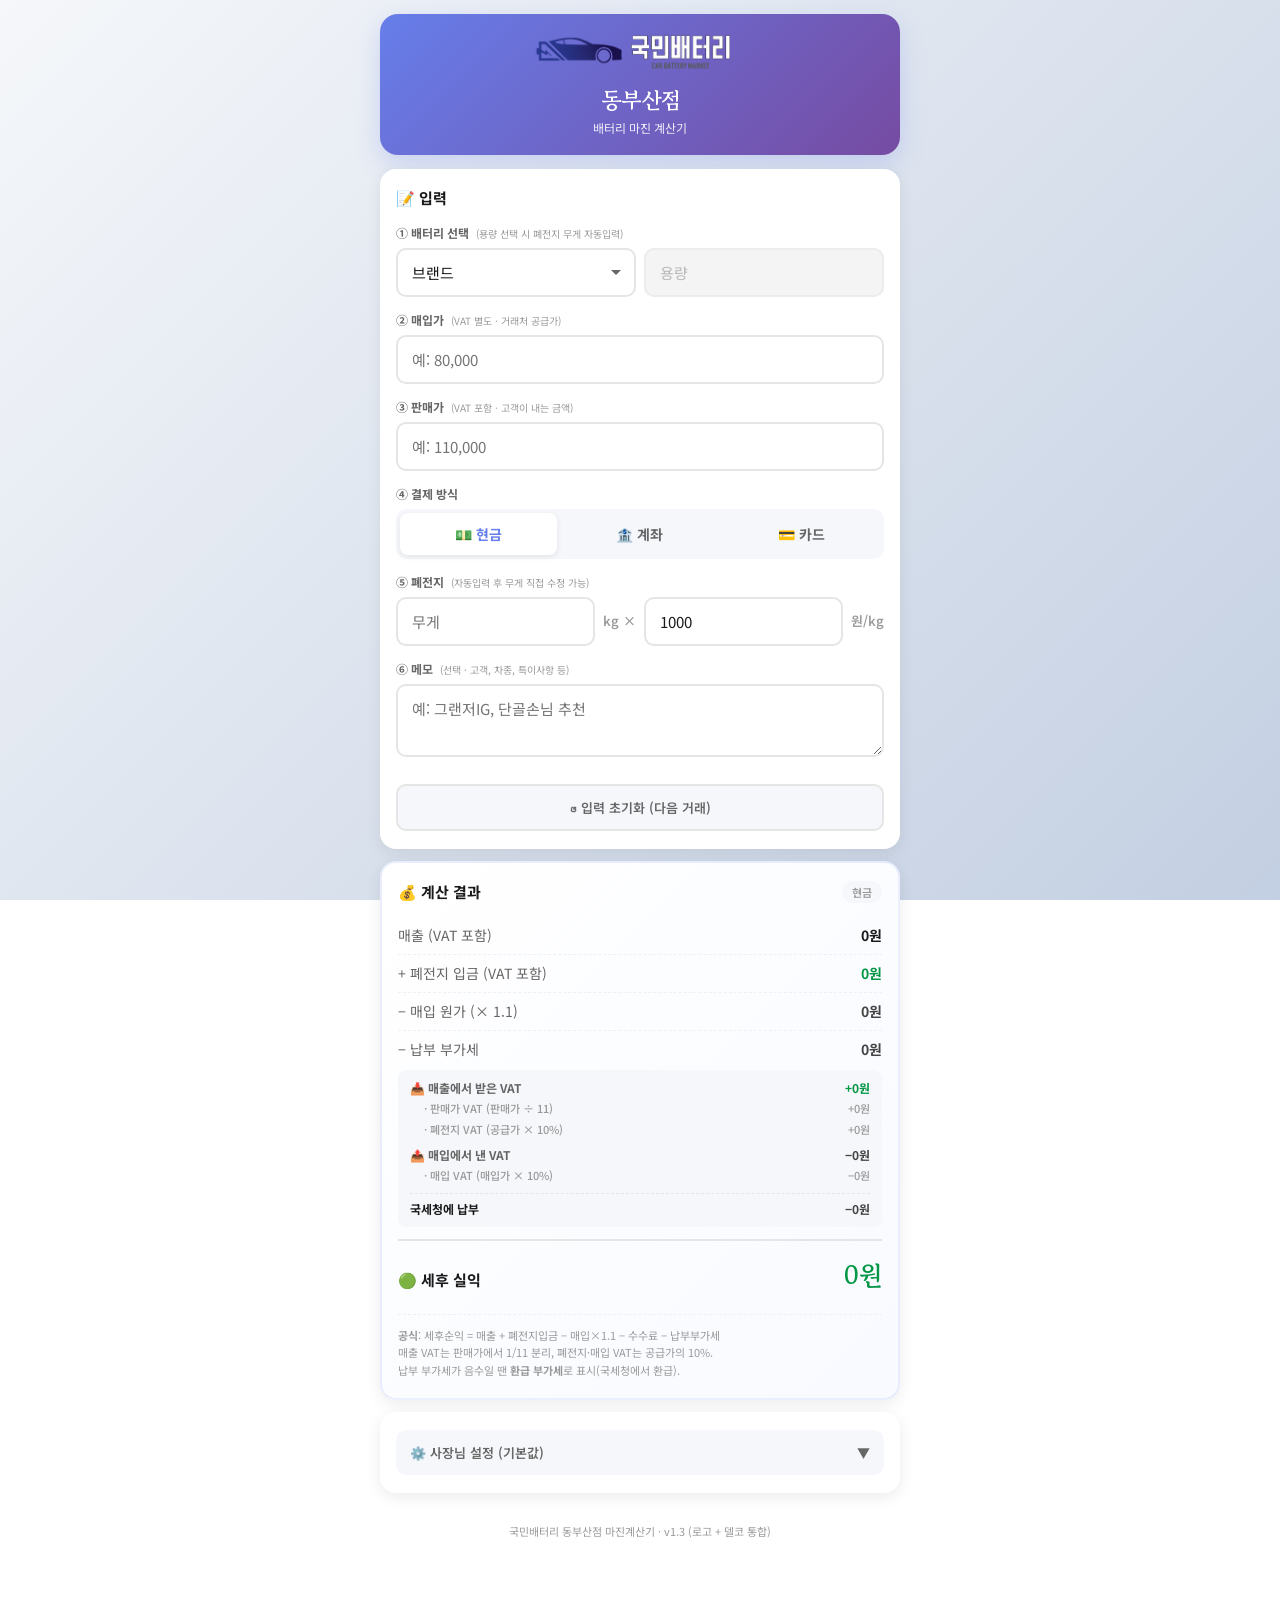
==== gm-bt_dongbusan/index.html @ f2b18590 "feat: 국민배터리 동부산점 마진계산기 추가 - 단일 HTML + 로고 PNG 묶음 - 브랜드 6종 (로케트/델코/바르타/한국/쏠라이트/엑스프로) - 델코는 SLI/DIN/AGM" ====
<!doctype html>
<html lang="ko">
<head>
<meta charset="utf-8">
<meta name="viewport" content="width=device-width, initial-scale=1.0, maximum-scale=1.0, user-scalable=no">
<title>국민배터리 동부산점 · 마진 계산기</title>

<!-- PWA / 홈 화면 추가용 메타데이터 -->
<meta name="theme-color" content="#667eea">
<meta name="apple-mobile-web-app-capable" content="yes">
<meta name="apple-mobile-web-app-status-bar-style" content="default">
<meta name="apple-mobile-web-app-title" content="동부산점">
<meta name="mobile-web-app-capable" content="yes">
<link rel="apple-touch-icon" href='data:image/svg+xml;utf8,<svg xmlns="http://www.w3.org/2000/svg" viewBox="0 0 180 180"><rect width="180" height="180" rx="34" fill="%23667eea"/><text x="90" y="118" font-size="74" font-weight="800" text-anchor="middle" fill="white" font-family="Apple SD Gothic Neo,sans-serif">동</text></svg>'>
<link rel="icon" type="image/svg+xml" href='data:image/svg+xml;utf8,<svg xmlns="http://www.w3.org/2000/svg" viewBox="0 0 180 180"><rect width="180" height="180" rx="34" fill="%23667eea"/><text x="90" y="118" font-size="74" font-weight="800" text-anchor="middle" fill="white" font-family="Apple SD Gothic Neo,sans-serif">동</text></svg>'>
<link rel="manifest" href='data:application/manifest+json;utf8,{"name":"국민배터리 동부산점 마진계산기","short_name":"동부산점","start_url":"./","display":"standalone","background_color":"%23f5f7fa","theme_color":"%23667eea"}'>

<style>
@import url('https://fonts.googleapis.com/css2?family=Gowun+Batang:wght@400;700&family=Noto+Sans+KR:wght@300;400;600;700;800&display=swap');

:root{
  --primary:#03C75A;
  --primary-dark:#029645;
  --primary-soft:rgba(3,199,90,0.10);
  --secondary:#667eea;
  --secondary-dark:#5566d6;
  --secondary-soft:rgba(102,126,234,0.12);
  --bg-main:#f8f9fa;
  --bg-card:#ffffff;
  --bg-soft:#f5f7fa;
  --text-primary:#1a1a1a;
  --text-secondary:#666666;
  --text-muted:#999999;
  --border:#e5e5e5;
  --border-soft:#eef0f3;
  --shadow:rgba(0,0,0,0.08);
  --green-dark:#029645;
  --red:#dc3545;
  --red-bg:#fff5f5;
}
*{box-sizing:border-box;margin:0;padding:0}
html,body{font-family:'Noto Sans KR','Apple SD Gothic Neo','Malgun Gothic',sans-serif;-webkit-font-smoothing:antialiased;-webkit-tap-highlight-color:transparent}
body{
  min-height:100vh;
  font-size:16px;line-height:1.5;
  color:var(--text-primary);
  background:linear-gradient(135deg,#f5f7fa 0%,#c3cfe2 100%);
  background-attachment:fixed;
  padding:14px 8px 60px;
}
.wrap{max-width:520px;margin:0 auto}

/* 헤더 */
header{
  background:linear-gradient(135deg,#667eea 0%,#764ba2 100%);
  color:#fff;border-radius:18px;padding:18px 22px;
  margin-bottom:14px;
  box-shadow:0 8px 24px rgba(102,126,234,0.25);
  text-align:center;
}
header h1{
  font-family:'Gowun Batang',serif;
  font-size:22px;font-weight:700;letter-spacing:-0.5px;
  margin-bottom:3px;
}
header p{font-size:12px;opacity:0.9;font-weight:400}
header .logo-pill{
  display:inline-block;
  margin-bottom:8px;
}
header .logo-pill img{
  height:38px;display:block;
  max-width:240px;object-fit:contain;
}

/* 카드 */
.card{
  background:var(--bg-card);
  border-radius:16px;padding:18px 16px;margin-bottom:12px;
  box-shadow:0 4px 16px var(--shadow);
}
.card h2{
  margin:0 0 14px;font-size:15px;font-weight:700;
  color:var(--text-primary);
  display:flex;align-items:center;gap:6px;
}
.card h2 .sub{
  color:var(--text-muted);font-size:11px;font-weight:600;
  margin-left:auto;background:var(--bg-soft);
  padding:3px 10px;border-radius:999px;
}

/* 입력 필드 */
.field{margin-bottom:14px}
.field:last-child{margin-bottom:0}
.field label{
  display:block;font-size:12px;font-weight:700;
  color:var(--text-secondary);margin-bottom:6px;
}
.field label small{font-weight:400;color:var(--text-muted);margin-left:4px}

input[type=text],input[type=number],select,textarea{
  width:100%;padding:12px 14px;
  font-size:15px;font-family:inherit;
  border:2px solid var(--border);border-radius:10px;
  background:#fff;color:var(--text-primary);
  outline:none;
  transition:border-color .15s,box-shadow .15s;
  -webkit-appearance:none;appearance:none;
}
input[type=number]{font-variant-numeric:tabular-nums}
input:focus,select:focus,textarea:focus{
  border-color:var(--secondary);
  box-shadow:0 0 0 4px var(--secondary-soft);
}
input:disabled,select:disabled{background:#f0f0f0;color:var(--text-muted);cursor:not-allowed}
textarea{min-height:60px;resize:vertical;line-height:1.5}

select{
  padding-right:34px;cursor:pointer;
  background-image:url("data:image/svg+xml;utf8,<svg xmlns='http://www.w3.org/2000/svg' viewBox='0 0 12 12'><path fill='%23666' d='M6 9L1 4h10z'/></svg>");
  background-repeat:no-repeat;
  background-position:right 12px center;
  background-size:12px;
}

/* 행 (가로 정렬) */
.row{display:flex;gap:8px;align-items:stretch}
.row > *{flex:1;min-width:0}
.row span{flex:0 0 auto;align-self:center;color:var(--text-muted);font-size:13px;font-weight:600}

/* 결제 토글 */
.seg-group{
  display:flex;gap:4px;
  background:var(--bg-soft);padding:4px;border-radius:11px;
}
.seg{
  flex:1;padding:11px 8px;
  background:transparent;border:none;border-radius:8px;
  font-size:14px;font-weight:700;color:var(--text-secondary);
  cursor:pointer;font-family:inherit;
  transition:all .15s;
}
.seg.active{
  background:#fff;color:var(--secondary);
  box-shadow:0 2px 6px var(--shadow);
}

/* 결과 카드 */
.result-card{
  background:linear-gradient(135deg,#ffffff 0%,#f8faff 100%);
  border:2px solid var(--secondary-soft);
}
.result-grid{display:flex;flex-direction:column;gap:0}
.result-line{
  display:flex;justify-content:space-between;align-items:baseline;
  padding:8px 0;font-size:14px;
  color:var(--text-secondary);
}
.result-line + .result-line{border-top:1px dashed var(--border-soft)}
.result-line .label{flex:1;min-width:0;padding-right:8px}
.result-line .v{
  font-weight:700;font-variant-numeric:tabular-nums;
  color:var(--text-primary);flex-shrink:0;text-align:right;
}
.result-line.plus .v{color:var(--green-dark)}
.result-line.minus .v{color:#444}
.result-line.refund .v{color:var(--green-dark)}
.result-line.total{
  margin-top:6px;padding-top:14px;
  border-top:2px solid var(--border) !important;
  font-size:16px;font-weight:700;
}
.result-line.total .label{color:var(--text-primary);font-size:15px}
.result-line.total .v{
  font-family:'Gowun Batang',serif;
  font-size:26px;color:var(--green-dark);
}
.result-line.total.negative .v{color:var(--red)}

/* 부가세 명세 박스 (납부 부가세 줄 아래) */
.vat-detail{
  background:var(--bg-soft);
  border-radius:8px;
  padding:9px 12px;
  margin:2px 0 6px;
  display:flex;flex-direction:column;gap:3px;
}
.vat-line{
  display:flex;justify-content:space-between;align-items:baseline;
  font-size:12px;font-weight:700;color:var(--text-secondary);
  padding-top:5px;
}
.vat-line:first-child{padding-top:0}
.vat-line .v{font-variant-numeric:tabular-nums}
.vat-line.received .v{color:var(--green-dark)}
.vat-line.paid .v{color:#444}
.vat-sub{
  display:flex;justify-content:space-between;align-items:baseline;
  font-size:11px;font-weight:500;color:var(--text-muted);
  padding-left:14px;line-height:1.6;
}
.vat-sub span:last-child{font-variant-numeric:tabular-nums}
.vat-detail .net-vat{
  margin-top:5px;padding-top:6px;
  border-top:1px dashed var(--border);
  display:flex;justify-content:space-between;
  font-size:12px;font-weight:700;color:var(--text-primary);
}
.vat-detail .net-vat .v{font-variant-numeric:tabular-nums}

.note{
  margin-top:12px;padding-top:12px;border-top:1px dashed var(--border-soft);
  font-size:11px;color:var(--text-muted);line-height:1.6;
}

/* 초기화 버튼 */
.clear-btn{
  width:100%;padding:12px;
  background:var(--bg-soft);
  border:2px solid var(--border);border-radius:10px;
  color:var(--text-secondary);font-size:13px;font-weight:600;
  cursor:pointer;font-family:inherit;
  margin-top:8px;
  transition:all .15s;
}
.clear-btn:hover,.clear-btn:active{background:#e5e5e5;color:var(--text-primary)}

/* 설정 토글 */
.settings-toggle{
  width:100%;padding:13px 14px;
  background:var(--bg-soft);border:none;border-radius:10px;
  color:var(--text-secondary);font-size:13px;font-weight:600;
  cursor:pointer;font-family:inherit;
  display:flex;align-items:center;justify-content:space-between;
}
.settings-toggle:hover{background:#e5e5e5;color:var(--text-primary)}
.settings-panel{display:none;padding:14px 4px 4px}
.settings-panel.open{display:block}
.settings-hint{font-size:11px;color:var(--text-muted);line-height:1.5;margin-top:4px}

/* footer */
.footer{
  text-align:center;font-size:11px;color:var(--text-muted);
  padding:18px 14px 4px;
}

/* 핸드폰 좁은 화면 */
@media (max-width:380px){
  body{padding:10px 6px 60px}
  .card{padding:16px 12px}
  header h1{font-size:19px}
  .result-line.total .v{font-size:22px}
}

/* PWA 풀스크린 모드일 때 상단 여백 */
@media (display-mode:standalone){
  body{padding-top:env(safe-area-inset-top,14px)}
}
</style>
</head>
<body>
<div class="wrap">

  <header>
    <div class="logo-pill"><img src="logo.png" alt="국민배터리"></div>
    <h1>동부산점</h1>
    <p>배터리 마진 계산기</p>
  </header>

  <!-- 입력 카드 -->
  <section class="card">
    <h2>📝 입력</h2>

    <div class="field">
      <label>① 배터리 선택 <small>(용량 선택 시 폐전지 무게 자동입력)</small></label>
      <div class="row">
        <select id="brand">
          <option value="">브랜드</option>
          <option value="로케트">로케트</option>
          <option value="델코">델코</option>
          <option value="바르타">바르타 (AGM 독일산)</option>
          <option value="한국">한국</option>
          <option value="쏠라이트">쏠라이트</option>
          <option value="엑스프로">엑스프로</option>
        </select>
        <select id="cap" disabled>
          <option value="">용량</option>
        </select>
      </div>
    </div>

    <div class="field">
      <label>② 매입가 <small>(VAT 별도 · 거래처 공급가)</small></label>
      <input type="number" id="buy" placeholder="예: 80,000" inputmode="numeric">
    </div>

    <div class="field">
      <label>③ 판매가 <small>(VAT 포함 · 고객이 내는 금액)</small></label>
      <input type="number" id="sell" placeholder="예: 110,000" inputmode="numeric">
    </div>

    <div class="field">
      <label>④ 결제 방식</label>
      <div class="seg-group">
        <button class="seg active" type="button" data-pay="현금">💵 현금</button>
        <button class="seg" type="button" data-pay="계좌">🏦 계좌</button>
        <button class="seg" type="button" data-pay="카드">💳 카드</button>
      </div>
    </div>

    <div class="field">
      <label>⑤ 폐전지 <small>(자동입력 후 무게 직접 수정 가능)</small></label>
      <div class="row">
        <input type="number" id="weight" placeholder="무게" step="0.5" inputmode="decimal">
        <span>kg ×</span>
        <input type="number" id="rate" placeholder="단가" inputmode="numeric">
        <span>원/kg</span>
      </div>
    </div>

    <div class="field">
      <label>⑥ 메모 <small>(선택 · 고객, 차종, 특이사항 등)</small></label>
      <textarea id="memo" placeholder="예: 그랜저IG, 단골손님 추천"></textarea>
    </div>

    <button class="clear-btn" type="button" id="clearBtn">↺ 입력 초기화 (다음 거래)</button>
  </section>

  <!-- 결과 카드 -->
  <section class="card result-card">
    <h2>💰 계산 결과 <span class="sub" id="paySummary">현금</span></h2>

    <div class="result-grid">
      <div class="result-line">
        <span class="label">매출 (VAT 포함)</span>
        <span class="v" id="r_sell">0원</span>
      </div>
      <div class="result-line plus">
        <span class="label">+ 폐전지 입금 (VAT 포함)</span>
        <span class="v" id="r_waste">0원</span>
      </div>
      <div class="result-line minus">
        <span class="label">− 매입 원가 (× 1.1)</span>
        <span class="v" id="r_buy">0원</span>
      </div>
      <div class="result-line minus" id="r_fee_row" style="display:none">
        <span class="label">− 카드 수수료 (<span id="r_fee_pct">0.4</span>%)</span>
        <span class="v" id="r_fee">0원</span>
      </div>
      <div class="result-line minus" id="r_vat_row">
        <span class="label" id="r_vat_label">− 납부 부가세</span>
        <span class="v" id="r_vat">0원</span>
      </div>
      <div class="vat-detail" id="r_vat_detail">
        <div class="vat-line received">
          <span>📥 매출에서 받은 VAT</span>
          <span class="v" id="r_vat_received">+0원</span>
        </div>
        <div class="vat-sub">
          <span>· 판매가 VAT (판매가 ÷ 11)</span>
          <span id="r_vat_d_sell">+0원</span>
        </div>
        <div class="vat-sub">
          <span>· 폐전지 VAT (공급가 × 10%)</span>
          <span id="r_vat_d_waste">+0원</span>
        </div>
        <div class="vat-line paid">
          <span>📤 매입에서 낸 VAT</span>
          <span class="v" id="r_vat_paid">−0원</span>
        </div>
        <div class="vat-sub">
          <span>· 매입 VAT (매입가 × 10%)</span>
          <span id="r_vat_d_buy">−0원</span>
        </div>
        <div class="vat-sub" id="r_vat_d_fee_row" style="display:none">
          <span>· 카드수수료 VAT (수수료 ÷ 11)</span>
          <span id="r_vat_d_fee">−0원</span>
        </div>
        <div class="net-vat">
          <span id="r_vat_net_label">납부 차액</span>
          <span class="v" id="r_vat_net">0원</span>
        </div>
      </div>
      <div class="result-line total" id="r_total_row">
        <span class="label">🟢 세후 실익</span>
        <span class="v" id="r_net">0원</span>
      </div>
    </div>

    <p class="note">
      <b>공식</b>: 세후순익 = 매출 + 폐전지입금 − 매입×1.1 − 수수료 − 납부부가세<br>
      매출 VAT는 판매가에서 1/11 분리, 폐전지·매입 VAT는 공급가의 10%.<br>
      납부 부가세가 음수일 땐 <b>환급 부가세</b>로 표시(국세청에서 환급).
    </p>
  </section>

  <!-- 사장님 설정 -->
  <section class="card">
    <button class="settings-toggle" id="settingsToggle">
      <span>⚙️ 사장님 설정 (기본값)</span>
      <span id="settingsArrow">▼</span>
    </button>
    <div class="settings-panel" id="settingsPanel">
      <div class="field">
        <label>폐전지 단가 기본값 <small>(원/kg, 시세 바뀌면 수정)</small></label>
        <input type="number" id="defaultRate" inputmode="numeric">
      </div>
      <div class="field">
        <label>카드 수수료율 <small>(%, 영세사업자 기본 0.4)</small></label>
        <input type="number" id="defaultCardFee" step="0.01" min="0" inputmode="decimal">
      </div>
      <p class="settings-hint">
        변경 즉시 핸드폰에 저장됩니다. 다음에 앱 열어도 그대로 유지.<br>
        영세사업자(연 매출 3억 이하) 기준 신용카드 수수료 0.4%.
      </p>
    </div>
  </section>

  <div class="footer">국민배터리 동부산점 마진계산기 · v1.3 (로고 + 델코 통합)</div>
</div>

<script>
'use strict';

// 데이터: 브랜드별 가능한 용량 + 무게 (마스터의 weight 테이블에서만 가져옴)
const DATA = {
  brands: {
    '로케트':   ['40','50','60','80','90','100','DIN44','DIN50','DIN60','DIN74','DIN80','DIN90','DIN100','AGM60','AGM70','AGM80','AGM95','AGM105'],
    '델코':     ['40','50','60','80','90','100','DIN44','DIN50','DIN60','DIN74','DIN80','DIN90','DIN100','AGM60_실버','AGM70_실버','AGM80_실버','AGM95_실버','AGM105_실버','AGM60_블랙','AGM70_블랙','AGM80_블랙','AGM95_블랙'],
    '바르타':   ['AGM60','AGM70','AGM80','AGM95','AGM105'],
    '한국':     ['40','50','60','80','90','100','DIN44','DIN50','DIN60','DIN74','DIN80','DIN90','DIN100','AGM60','AGM70','AGM80','AGM95','AGM105'],
    '쏠라이트': ['40','50','60','80','90','100','DIN44','DIN60','DIN74','DIN80','DIN90','DIN100','AGM60','AGM70','AGM80','AGM95','AGM105'],
    '엑스프로': ['40','50','60','80','90','100','DIN44','DIN50','DIN60','DIN74','DIN80','DIN90','DIN100'],
  },
  capLabels: {
    '40':'40Ah','50':'50Ah','60':'60Ah','80':'80Ah','90':'90Ah','100':'100Ah',
    'DIN44':'DIN44 (54459)','DIN50':'DIN50 (55066)','DIN60':'DIN62 (56219)',
    'DIN74':'DIN74 (57820)','DIN80':'DIN80 (58014)','DIN90':'DIN90 (59042)','DIN100':'DIN100 (60044)',
    'AGM60':'AGM60 (LN2)','AGM70':'AGM70 (LN3)','AGM80':'AGM80 (LN4)','AGM95':'AGM95 (LN5)','AGM105':'AGM105 (LN6)',
    'AGM60_실버':'AGM60 실버 (LN2)','AGM70_실버':'AGM70 실버 (LN3)','AGM80_실버':'AGM80 실버 (LN4)','AGM95_실버':'AGM95 실버 (LN5)','AGM105_실버':'AGM105 실버 (LN6)',
    'AGM60_블랙':'AGM60 블랙 (LN2)','AGM70_블랙':'AGM70 블랙 (LN3)','AGM80_블랙':'AGM80 블랙 (LN4)','AGM95_블랙':'AGM95 블랙 (LN5)',
  },
  weights: {
    '40':9,'50':12,'60':13.5,'80':17.5,'90':20,'100':23,
    'DIN44':10.5,'DIN50':12,'DIN60':13.5,'DIN74':17,'DIN80':19,'DIN90':21.5,'DIN100':22,
    'AGM60':17.5,'AGM70':20.5,'AGM80':23,'AGM95':26,'AGM105':29.5,
    'AGM60_실버':17.5,'AGM70_실버':20.5,'AGM80_실버':23,'AGM95_실버':26,'AGM105_실버':29.5,
    'AGM60_블랙':17.5,'AGM70_블랙':20.5,'AGM80_블랙':23,'AGM95_블랙':26,
  }
};

// 설정 (localStorage)
const STORE_KEY = 'kb_dongbusan_v1';
const DEFAULTS = { defaultRate: 1000, cardFee: 0.4 };
let settings = Object.assign({}, DEFAULTS, JSON.parse(localStorage.getItem(STORE_KEY) || 'null') || {});
function saveSettings(){ localStorage.setItem(STORE_KEY, JSON.stringify(settings)); }

// 헬퍼
const $ = id => document.getElementById(id);
const won = n => Math.round(n).toLocaleString('ko-KR') + '원';
let currentPay = '현금';

// 브랜드 → 용량 옵션 채우기
$('brand').addEventListener('change', e => {
  const brand = e.target.value;
  const capSel = $('cap');
  capSel.innerHTML = '<option value="">용량 선택</option>';
  if(brand && DATA.brands[brand]){
    DATA.brands[brand].forEach(cap => {
      const opt = document.createElement('option');
      opt.value = cap;
      opt.textContent = DATA.capLabels[cap];
      capSel.appendChild(opt);
    });
    capSel.disabled = false;
  } else {
    capSel.disabled = true;
  }
  calculate();
});

// 용량 → 무게 자동입력
$('cap').addEventListener('change', e => {
  const cap = e.target.value;
  if(cap && DATA.weights[cap] != null){
    $('weight').value = DATA.weights[cap];
  }
  calculate();
});

// 결제 방식 토글
document.querySelectorAll('.seg').forEach(btn => {
  btn.addEventListener('click', () => {
    document.querySelectorAll('.seg').forEach(b => b.classList.remove('active'));
    btn.classList.add('active');
    currentPay = btn.dataset.pay;
    $('paySummary').textContent = currentPay;
    calculate();
  });
});

// 입력 변경 → 자동 재계산
['buy','sell','weight','rate'].forEach(id => {
  $(id).addEventListener('input', calculate);
});

// 설정 변경
$('defaultRate').addEventListener('input', e => {
  settings.defaultRate = +e.target.value || 0;
  saveSettings();
  $('rate').placeholder = settings.defaultRate;
  if(!$('rate').value){
    $('rate').value = settings.defaultRate;
    calculate();
  }
});
$('defaultCardFee').addEventListener('input', e => {
  settings.cardFee = +e.target.value || 0;
  saveSettings();
  $('r_fee_pct').textContent = settings.cardFee;
  calculate();
});

// 설정 토글
$('settingsToggle').addEventListener('click', () => {
  const panel = $('settingsPanel');
  panel.classList.toggle('open');
  $('settingsArrow').textContent = panel.classList.contains('open') ? '▲' : '▼';
});

// 초기화
$('clearBtn').addEventListener('click', () => {
  if(!confirm('입력값을 모두 지울까요?\n(설정값은 유지됩니다)')) return;
  $('brand').value = '';
  $('cap').innerHTML = '<option value="">용량</option>';
  $('cap').disabled = true;
  $('buy').value = '';
  $('sell').value = '';
  $('weight').value = '';
  $('rate').value = settings.defaultRate;
  $('memo').value = '';
  document.querySelectorAll('.seg').forEach(b => b.classList.remove('active'));
  document.querySelector('.seg[data-pay="현금"]').classList.add('active');
  currentPay = '현금';
  $('paySummary').textContent = '현금';
  calculate();
  window.scrollTo({top:0, behavior:'smooth'});
});

// 계산 (마스터 박리다매 공식과 100% 동일)
function calculate(){
  const sell = +$('sell').value || 0;
  const buy = +$('buy').value || 0;
  const weight = +$('weight').value || 0;
  const rate = +$('rate').value || 0;

  // 매출 (VAT 포함 → VAT 분리)
  const sellVat = sell / 11;

  // 매입 (VAT 별도 → VAT 추가)
  const buyVat = buy * 0.1;
  const buyWithVat = buy * 1.1;

  // 폐전지 (VAT 별도 공급가 + 10% VAT)
  const wasteSupply = weight * rate;
  const wasteVat = wasteSupply * 0.1;
  const wasteInc = wasteSupply + wasteVat;

  // 수수료 (카드만)
  const fee = currentPay === '카드' ? sell * (settings.cardFee / 100) : 0;
  const feeVat = fee / 11;

  // 납부 부가세 (음수면 환급)
  const vat = (sellVat + wasteVat) - (buyVat + feeVat);

  // 세후 순익
  const net = sell + wasteInc - buyWithVat - fee - vat;

  // 렌더링
  $('r_sell').textContent = won(sell);
  $('r_waste').textContent = wasteInc > 0 ? '+' + won(wasteInc) : won(0);
  $('r_buy').textContent = buyWithVat > 0 ? '−' + won(buyWithVat) : won(0);
  $('r_net').textContent = won(net);

  // 카드 수수료 줄
  if(currentPay === '카드'){
    $('r_fee_row').style.display = '';
    $('r_fee').textContent = fee > 0 ? '−' + won(fee) : won(0);
    $('r_fee_pct').textContent = settings.cardFee;
  } else {
    $('r_fee_row').style.display = 'none';
  }

  // 부가세 (납부 vs 환급)
  if(vat >= 0){
    $('r_vat_label').textContent = '− 납부 부가세';
    $('r_vat').textContent = vat > 0 ? '−' + won(vat) : won(0);
    $('r_vat_row').classList.remove('refund');
    $('r_vat_row').classList.add('minus');
  } else {
    $('r_vat_label').textContent = '+ 환급 부가세';
    $('r_vat').textContent = '+' + won(-vat);
    $('r_vat_row').classList.remove('minus');
    $('r_vat_row').classList.add('refund');
  }

  // 부가세 상세 명세
  const totalReceived = sellVat + wasteVat;
  const totalPaid = buyVat + feeVat;
  $('r_vat_received').textContent = '+' + won(totalReceived);
  $('r_vat_d_sell').textContent = '+' + won(sellVat);
  $('r_vat_d_waste').textContent = '+' + won(wasteVat);
  $('r_vat_paid').textContent = '−' + won(totalPaid);
  $('r_vat_d_buy').textContent = '−' + won(buyVat);
  $('r_vat_d_fee').textContent = '−' + won(feeVat);
  $('r_vat_d_fee_row').style.display = currentPay === '카드' ? 'flex' : 'none';
  if(vat >= 0){
    $('r_vat_net_label').textContent = '국세청에 납부';
    $('r_vat_net').textContent = '−' + won(vat);
    $('r_vat_net').style.color = '#444';
  } else {
    $('r_vat_net_label').textContent = '국세청에서 환급';
    $('r_vat_net').textContent = '+' + won(-vat);
    $('r_vat_net').style.color = 'var(--green-dark)';
  }

  // 음수 net이면 빨강 강조
  $('r_total_row').classList.toggle('negative', net < 0);
}

// 초기 로드
$('rate').value = settings.defaultRate;
$('rate').placeholder = settings.defaultRate;
$('defaultRate').value = settings.defaultRate;
$('defaultCardFee').value = settings.cardFee;
$('r_fee_pct').textContent = settings.cardFee;
calculate();
</script>
</body>
</html>
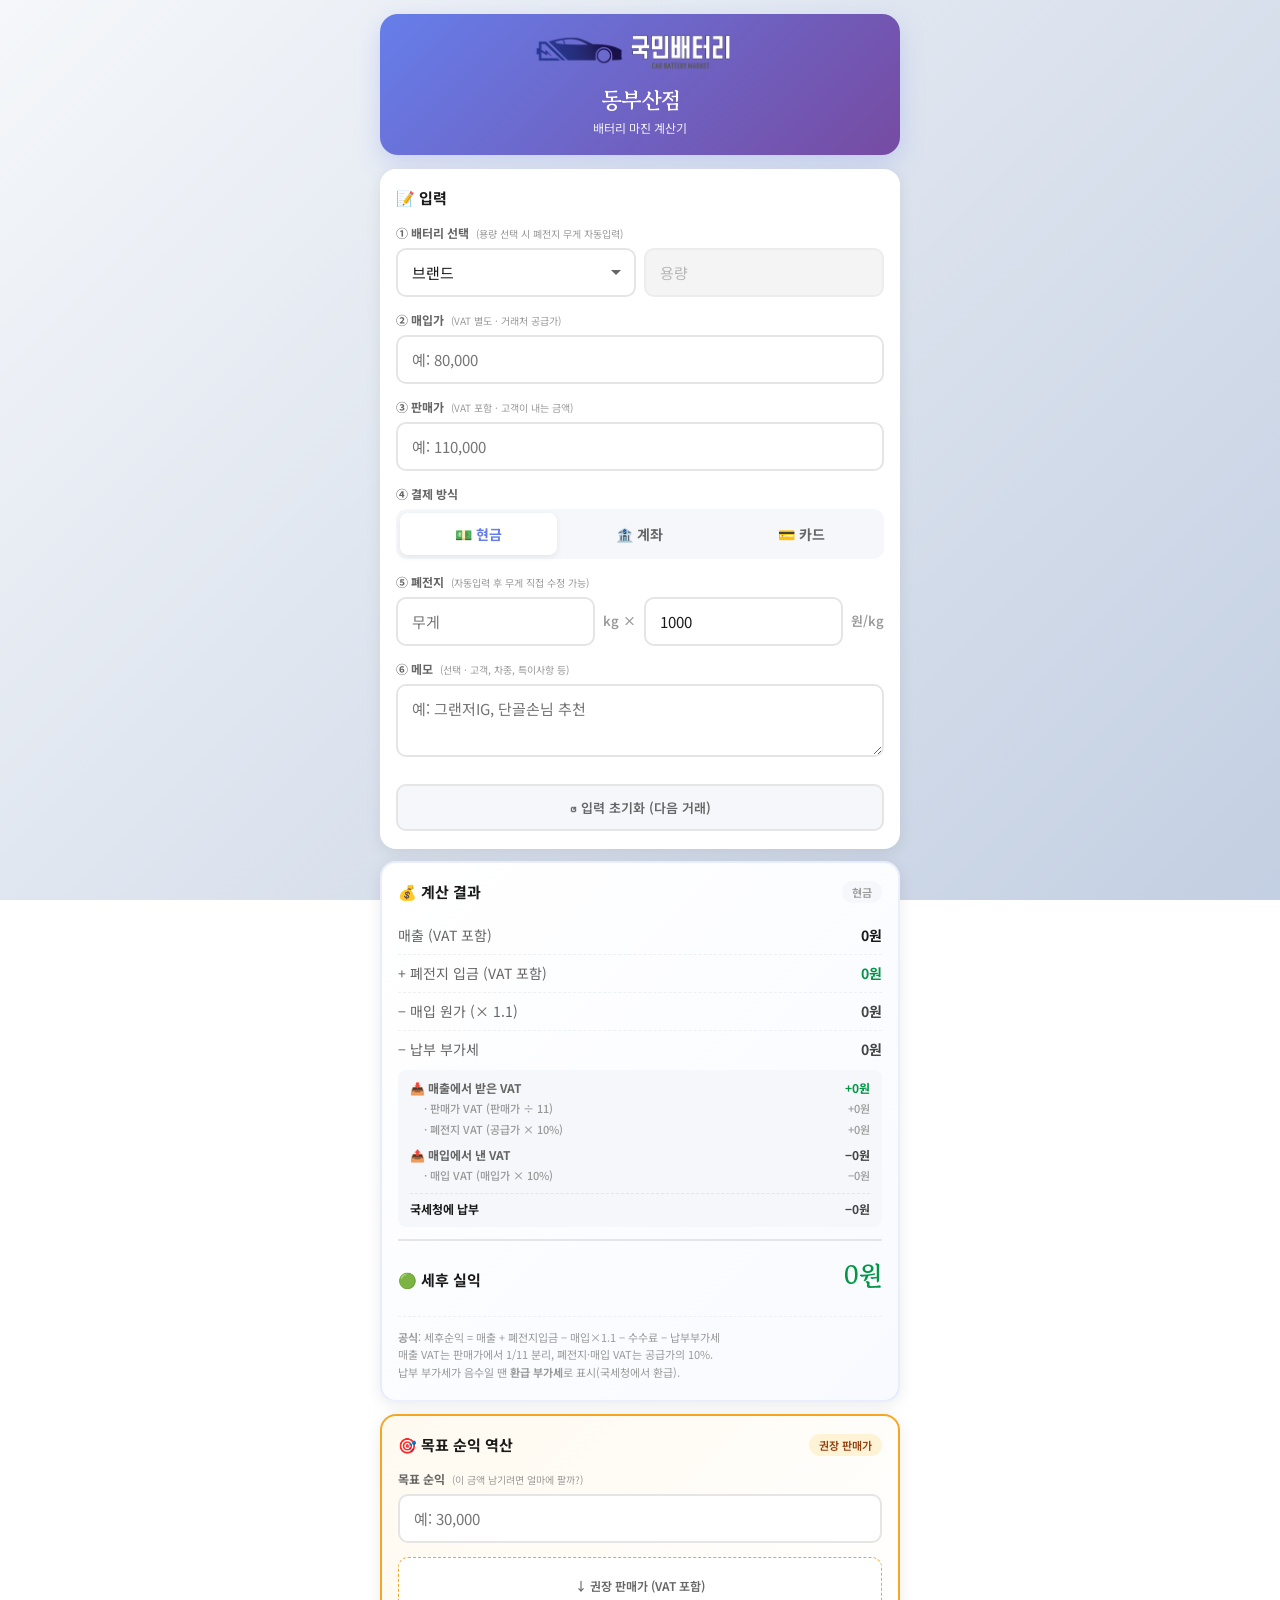
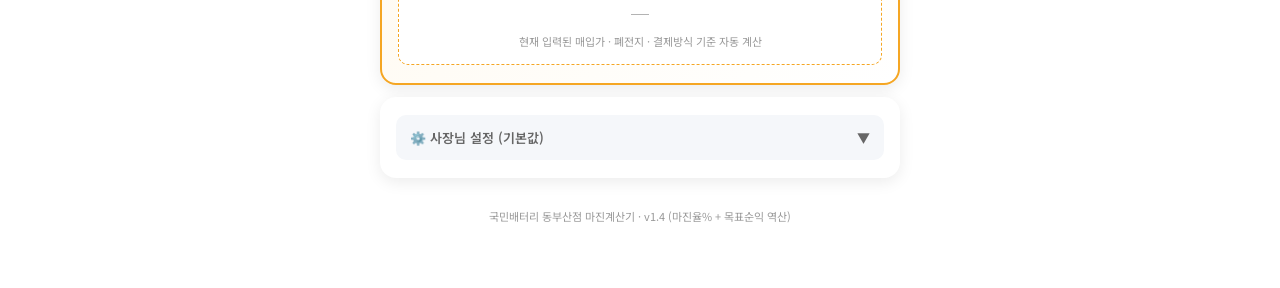
==== commit e78fe477: "feat: 마진율% 표시 + 목표 순익 역산 (v1.4) - 세후 실익 옆에 매출 대비 마진율 % 자동 표시 - 역산 도우미 카드 추가 (목표 순익 → 권장 판매가)   · 매입가" ====
--- a/gm-bt_dongbusan/index.html
+++ b/gm-bt_dongbusan/index.html
@@ -175,8 +175,44 @@
 .result-line.total .v{
   font-family:'Gowun Batang',serif;
   font-size:26px;color:var(--green-dark);
+  text-align:right;
+}
+.result-line.total .v small{
+  display:block;
+  font-family:'Noto Sans KR',sans-serif;
+  font-size:12px;font-weight:600;
+  color:var(--text-secondary);
+  margin-top:2px;
 }
 .result-line.total.negative .v{color:var(--red)}
+.result-line.total.negative .v small{color:var(--red);opacity:0.85}
+
+/* 역산 카드 (목표 순익 → 권장 판매가) */
+.reverse-card{
+  background:linear-gradient(135deg,#fffaf0 0%,#ffffff 100%);
+  border:2px solid #f5a623;
+}
+.reverse-card h2 .sub{
+  background:#fff3d6;color:#92400e;
+}
+.reverse-result{
+  margin-top:12px;padding:14px 16px;
+  background:#fff;border-radius:10px;
+  border:1px dashed #f5a623;
+  text-align:center;
+}
+.reverse-result .label{
+  font-size:12px;color:var(--text-secondary);font-weight:600;
+}
+.reverse-result .v{
+  font-family:'Gowun Batang',serif;
+  font-size:26px;font-weight:700;
+  color:#c2530a;margin-top:4px;display:block;
+}
+.reverse-result .v.empty{color:var(--text-muted);font-size:18px}
+.reverse-result .hint{
+  margin-top:6px;font-size:11px;color:var(--text-muted);
+}
 
 /* 부가세 명세 박스 (납부 부가세 줄 아래) */
 .vat-detail{
@@ -384,7 +420,7 @@
       </div>
       <div class="result-line total" id="r_total_row">
         <span class="label">🟢 세후 실익</span>
-        <span class="v" id="r_net">0원</span>
+        <span class="v"><span id="r_net">0원</span><small id="r_margin"></small></span>
       </div>
     </div>
 
@@ -393,6 +429,20 @@
       매출 VAT는 판매가에서 1/11 분리, 폐전지·매입 VAT는 공급가의 10%.<br>
       납부 부가세가 음수일 땐 <b>환급 부가세</b>로 표시(국세청에서 환급).
     </p>
+  </section>
+
+  <!-- 역산 도우미 -->
+  <section class="card reverse-card">
+    <h2>🎯 목표 순익 역산 <span class="sub">권장 판매가</span></h2>
+    <div class="field">
+      <label>목표 순익 <small>(이 금액 남기려면 얼마에 팔까?)</small></label>
+      <input type="number" id="targetNet" placeholder="예: 30,000" inputmode="numeric">
+    </div>
+    <div class="reverse-result">
+      <span class="label">↓ 권장 판매가 (VAT 포함)</span>
+      <span class="v empty" id="r_sellTarget">─</span>
+      <div class="hint">현재 입력된 매입가 · 폐전지 · 결제방식 기준 자동 계산</div>
+    </div>
   </section>
 
   <!-- 사장님 설정 -->
@@ -417,7 +467,7 @@
     </div>
   </section>
 
-  <div class="footer">국민배터리 동부산점 마진계산기 · v1.3 (로고 + 델코 통합)</div>
+  <div class="footer">국민배터리 동부산점 마진계산기 · v1.4 (마진율% + 목표순익 역산)</div>
 </div>
 
 <script>
@@ -505,6 +555,9 @@
   $(id).addEventListener('input', calculate);
 });
 
+// 목표 순익 입력 → 역산만 갱신
+$('targetNet').addEventListener('input', calculateReverse);
+
 // 설정 변경
 $('defaultRate').addEventListener('input', e => {
   settings.defaultRate = +e.target.value || 0;
@@ -540,6 +593,7 @@
   $('weight').value = '';
   $('rate').value = settings.defaultRate;
   $('memo').value = '';
+  $('targetNet').value = '';
   document.querySelectorAll('.seg').forEach(b => b.classList.remove('active'));
   document.querySelector('.seg[data-pay="현금"]').classList.add('active');
   currentPay = '현금';
@@ -627,6 +681,57 @@
 
   // 음수 net이면 빨강 강조
   $('r_total_row').classList.toggle('negative', net < 0);
+
+  // 마진율 % (매출 대비)
+  if(sell > 0){
+    const marginPct = (net / sell) * 100;
+    $('r_margin').textContent = `매출의 ${marginPct.toFixed(1)}%`;
+  } else {
+    $('r_margin').textContent = '';
+  }
+
+  // 역산도 같이 갱신 (매입가/폐전지/결제방식 바뀌면 권장가도 갱신돼야 함)
+  calculateReverse();
+}
+
+// 역산: 목표 순익으로부터 권장 판매가
+function calculateReverse(){
+  const target = +$('targetNet').value || 0;
+  const buy = +$('buy').value || 0;
+  const weight = +$('weight').value || 0;
+  const rate = +$('rate').value || 0;
+  const el = $('r_sellTarget');
+
+  if(target === 0){
+    el.textContent = '─';
+    el.classList.add('empty');
+    return;
+  }
+  if(buy === 0){
+    el.textContent = '매입가 먼저 입력';
+    el.classList.add('empty');
+    return;
+  }
+
+  const wasteSupply = weight * rate;
+  const c = currentPay === '카드' ? settings.cardFee / 100 : 0;
+
+  // sell = (target - wasteSupply + buy) × 11 / (10 × (1 - c))
+  const denom = 10 * (1 - c);
+  if(denom <= 0){
+    el.textContent = '계산 불가';
+    el.classList.add('empty');
+    return;
+  }
+  const required = (target - wasteSupply + buy) * 11 / denom;
+
+  if(required > 0){
+    el.textContent = won(required);
+    el.classList.remove('empty');
+  } else {
+    el.textContent = '0원 이하';
+    el.classList.add('empty');
+  }
 }
 
 // 초기 로드
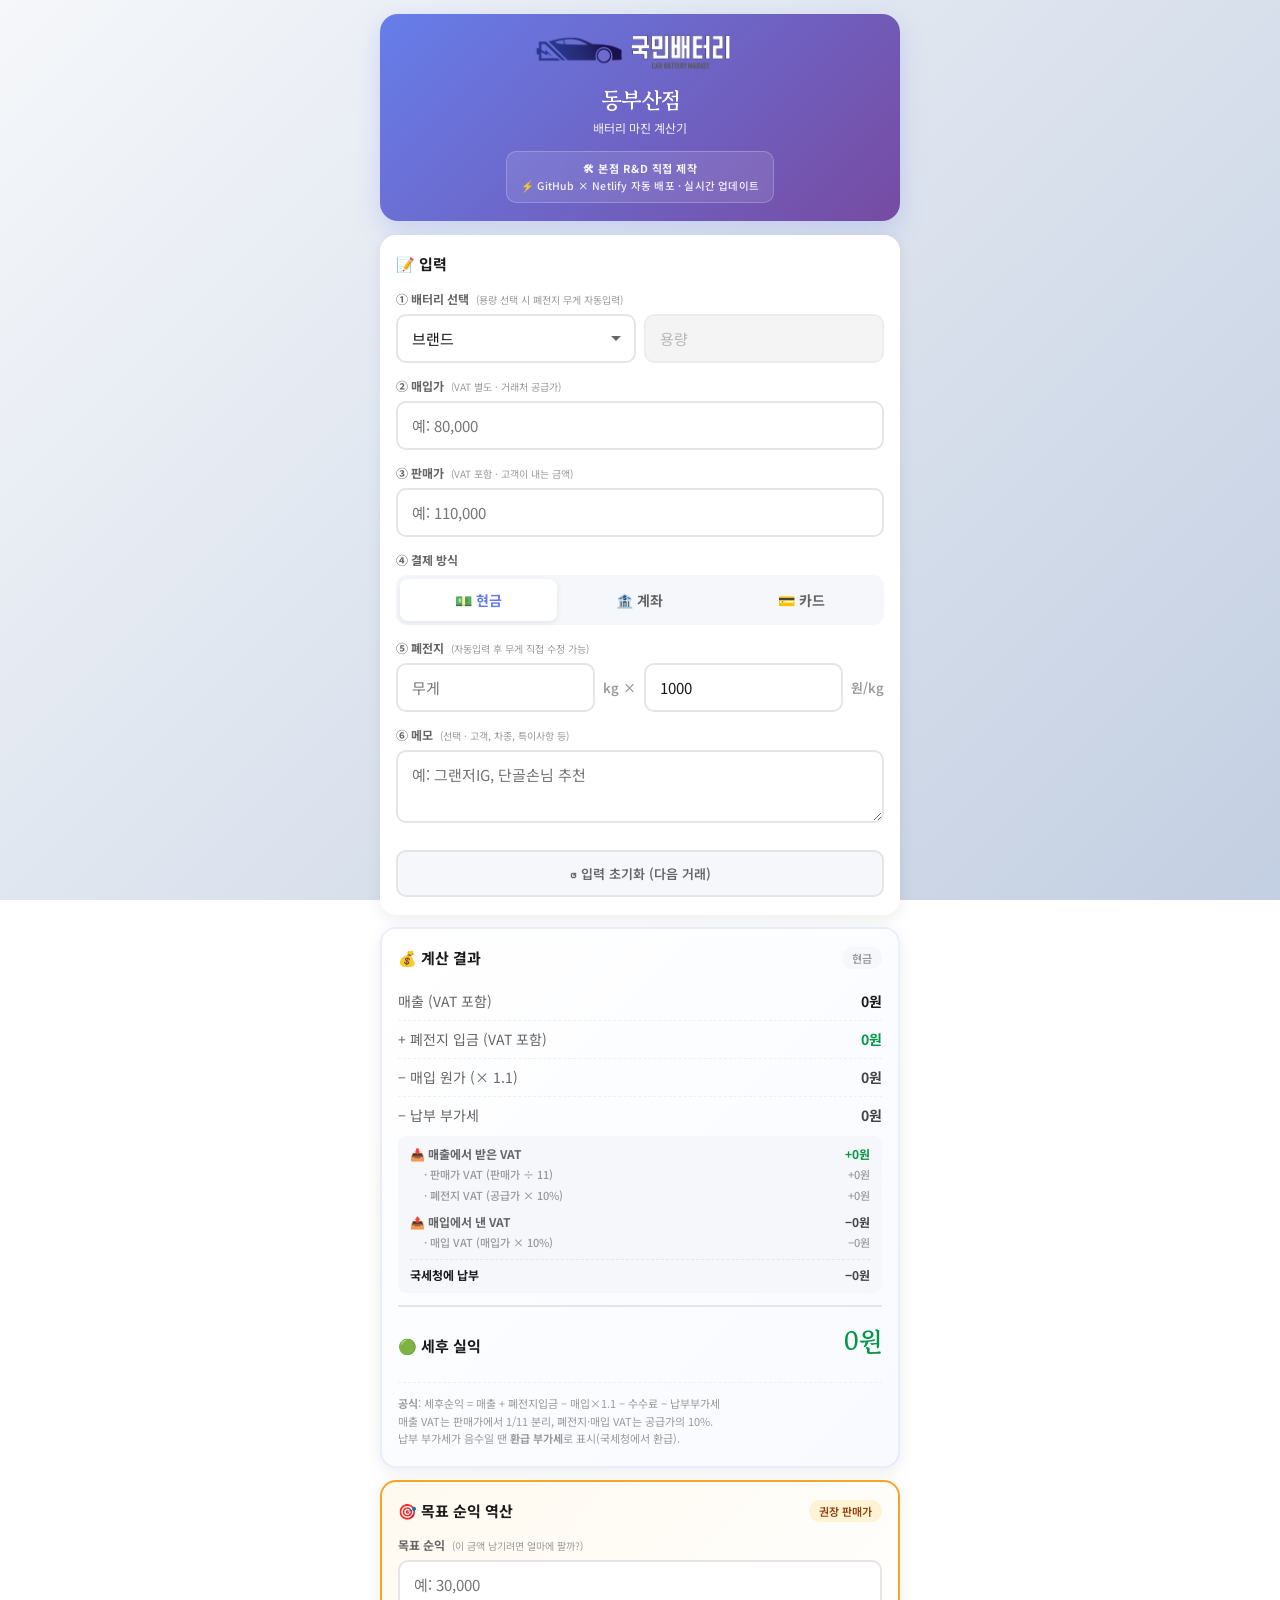
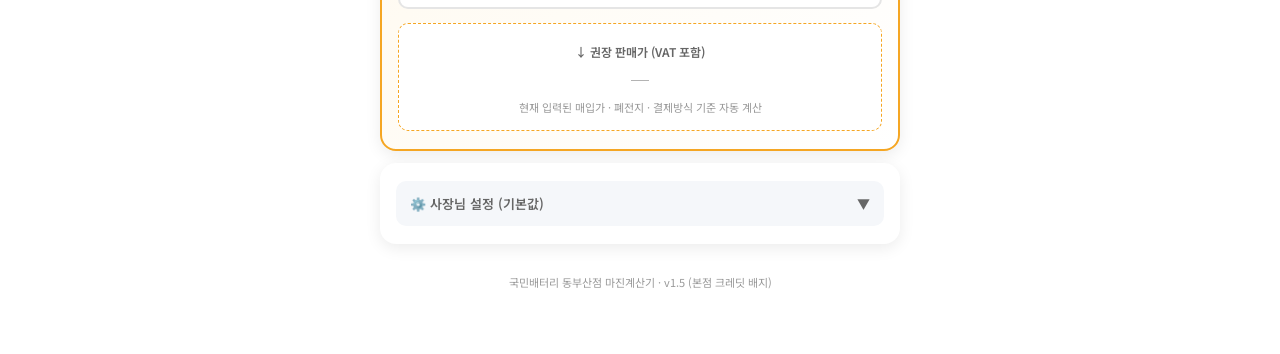
==== commit 3f6cbec7: "feat: 본점 크레딧 배지 추가 (v1.5) 타이틀 아래에 살짝 있어보이는 배지: - 🛠 본점 R&D 직접 제작 - ⚡ GitHub × Netlify 자동 배포 · 실시간 업데이" ====
--- a/gm-bt_dongbusan/index.html
+++ b/gm-bt_dongbusan/index.html
@@ -72,6 +72,23 @@
   height:38px;display:block;
   max-width:240px;object-fit:contain;
 }
+header .credit{
+  margin-top:14px;padding:8px 14px;
+  background:rgba(255,255,255,0.10);
+  border:1px solid rgba(255,255,255,0.22);
+  border-radius:10px;
+  display:inline-block;
+  backdrop-filter:blur(4px);
+  -webkit-backdrop-filter:blur(4px);
+}
+header .credit-line{
+  display:block;
+  font-size:10.5px;font-weight:500;
+  color:rgba(255,255,255,0.92);
+  letter-spacing:0.2px;
+  line-height:1.6;
+}
+header .credit-line:first-child{font-weight:700;font-size:11px;letter-spacing:0.5px}
 
 /* 카드 */
 .card{
@@ -302,6 +319,10 @@
     <div class="logo-pill"><img src="logo.png" alt="국민배터리"></div>
     <h1>동부산점</h1>
     <p>배터리 마진 계산기</p>
+    <div class="credit">
+      <span class="credit-line">🛠 본점 R&amp;D 직접 제작</span>
+      <span class="credit-line">⚡ GitHub × Netlify 자동 배포 · 실시간 업데이트</span>
+    </div>
   </header>
 
   <!-- 입력 카드 -->
@@ -467,7 +488,7 @@
     </div>
   </section>
 
-  <div class="footer">국민배터리 동부산점 마진계산기 · v1.4 (마진율% + 목표순익 역산)</div>
+  <div class="footer">국민배터리 동부산점 마진계산기 · v1.5 (본점 크레딧 배지)</div>
 </div>
 
 <script>
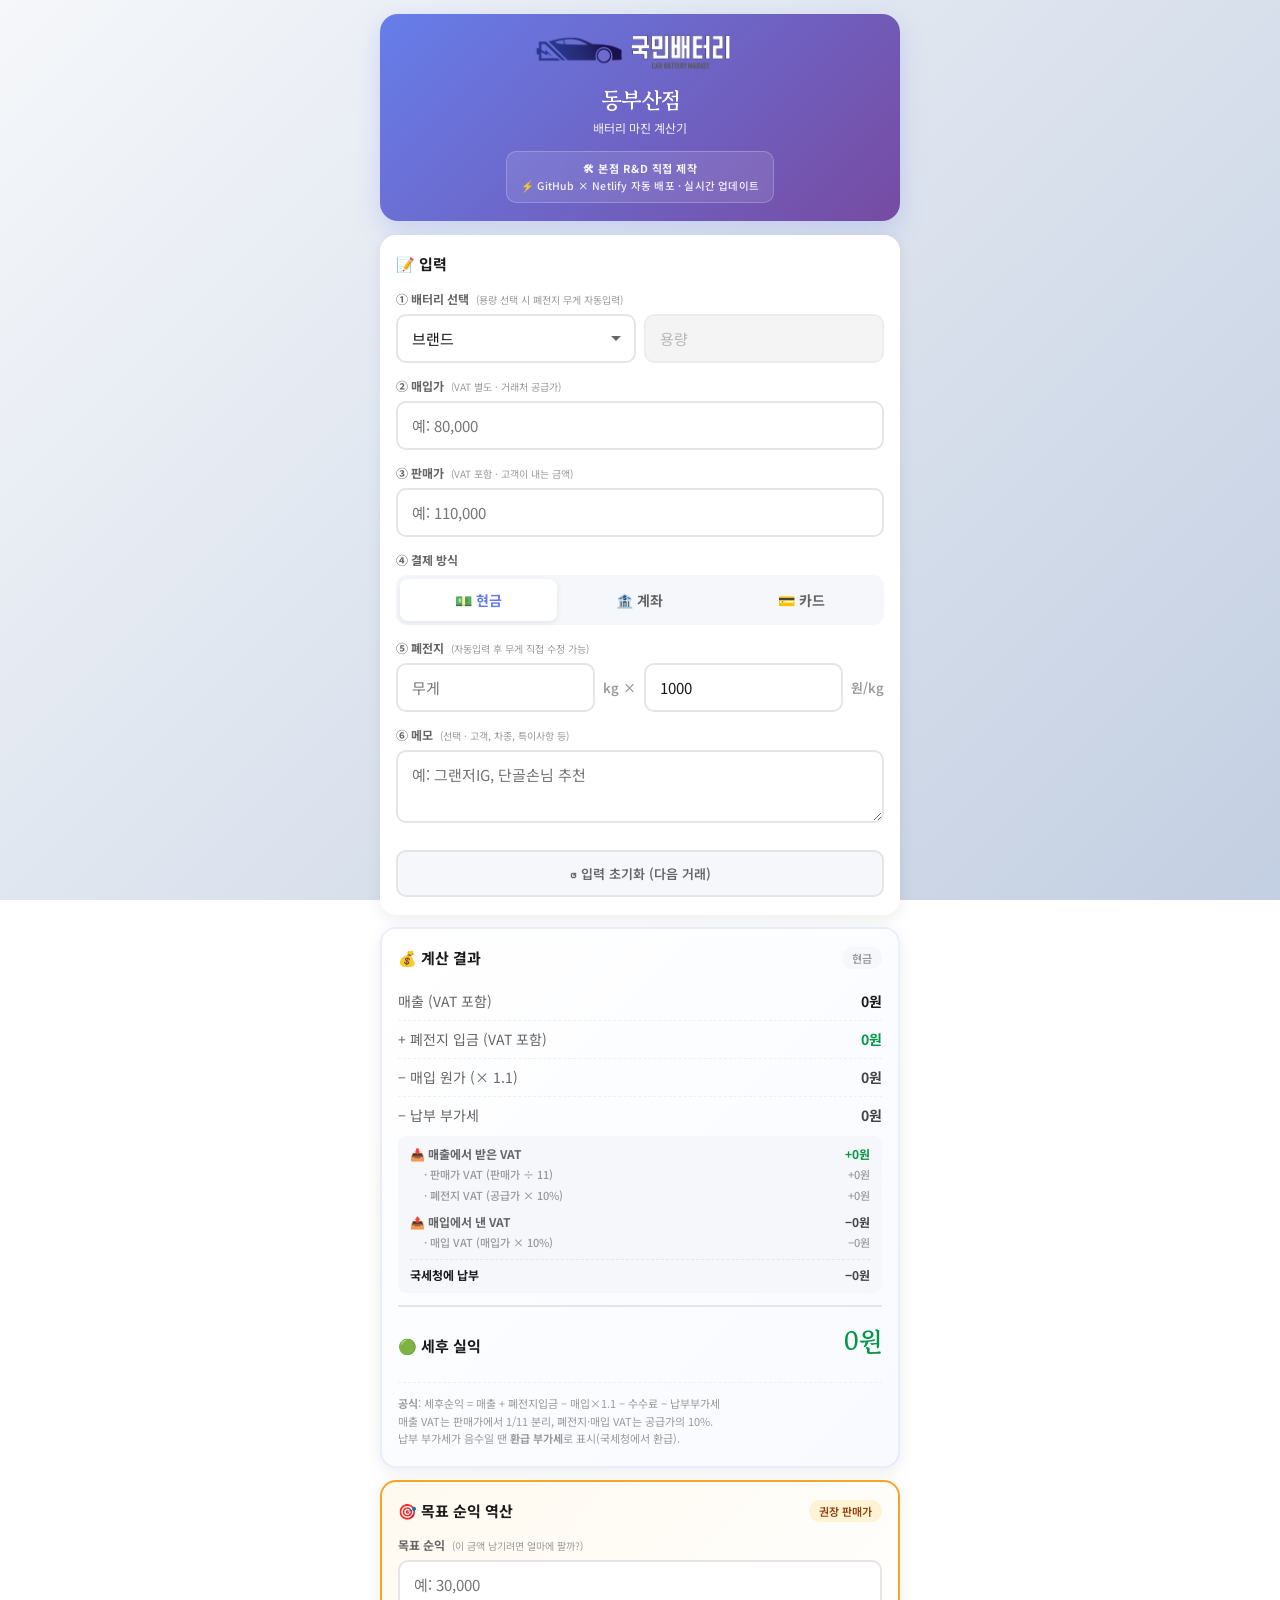
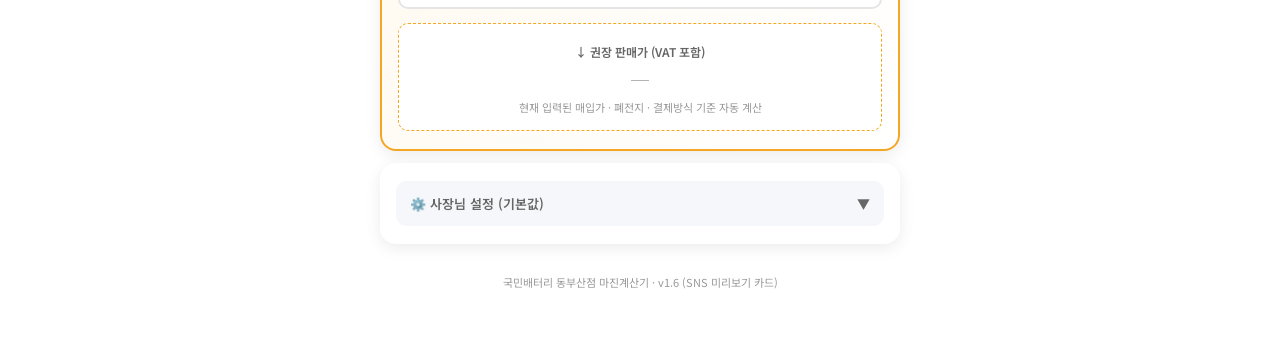
==== commit e8fbb8d9: "feat: SNS 링크 미리보기 카드 추가 (v1.6) og-image.png (1200x630): - 보라 그라데이션 배경 (브랜드 컬러) - 흰색 둥근 카드에 로고 깔끔하게 배" ====
--- a/gm-bt_dongbusan/index.html
+++ b/gm-bt_dongbusan/index.html
@@ -4,6 +4,21 @@
 <meta charset="utf-8">
 <meta name="viewport" content="width=device-width, initial-scale=1.0, maximum-scale=1.0, user-scalable=no">
 <title>국민배터리 동부산점 · 마진 계산기</title>
+
+<!-- 카톡·페북·트위터 등 SNS 링크 미리보기 (Open Graph) -->
+<meta property="og:type" content="website">
+<meta property="og:url" content="https://gm-battery.netlify.app/gm-bt_dongbusan/">
+<meta property="og:title" content="국민배터리 동부산점 · 마진 계산기">
+<meta property="og:description" content="매입가·판매가·결제방식 입력 → 부가세까지 차감한 한 건 실 마진 자동 계산. 본점 R&D 직접 제작.">
+<meta property="og:image" content="https://gm-battery.netlify.app/gm-bt_dongbusan/og-image.png">
+<meta property="og:image:width" content="1200">
+<meta property="og:image:height" content="630">
+<meta property="og:image:alt" content="국민배터리 동부산점 마진 계산기">
+<meta property="og:locale" content="ko_KR">
+<meta name="twitter:card" content="summary_large_image">
+<meta name="twitter:title" content="국민배터리 동부산점 · 마진 계산기">
+<meta name="twitter:description" content="한 건 마진을 부가세까지 자동 계산. 본점 R&D 제작.">
+<meta name="twitter:image" content="https://gm-battery.netlify.app/gm-bt_dongbusan/og-image.png">
 
 <!-- PWA / 홈 화면 추가용 메타데이터 -->
 <meta name="theme-color" content="#667eea">
@@ -488,7 +503,7 @@
     </div>
   </section>
 
-  <div class="footer">국민배터리 동부산점 마진계산기 · v1.5 (본점 크레딧 배지)</div>
+  <div class="footer">국민배터리 동부산점 마진계산기 · v1.6 (SNS 미리보기 카드)</div>
 </div>
 
 <script>
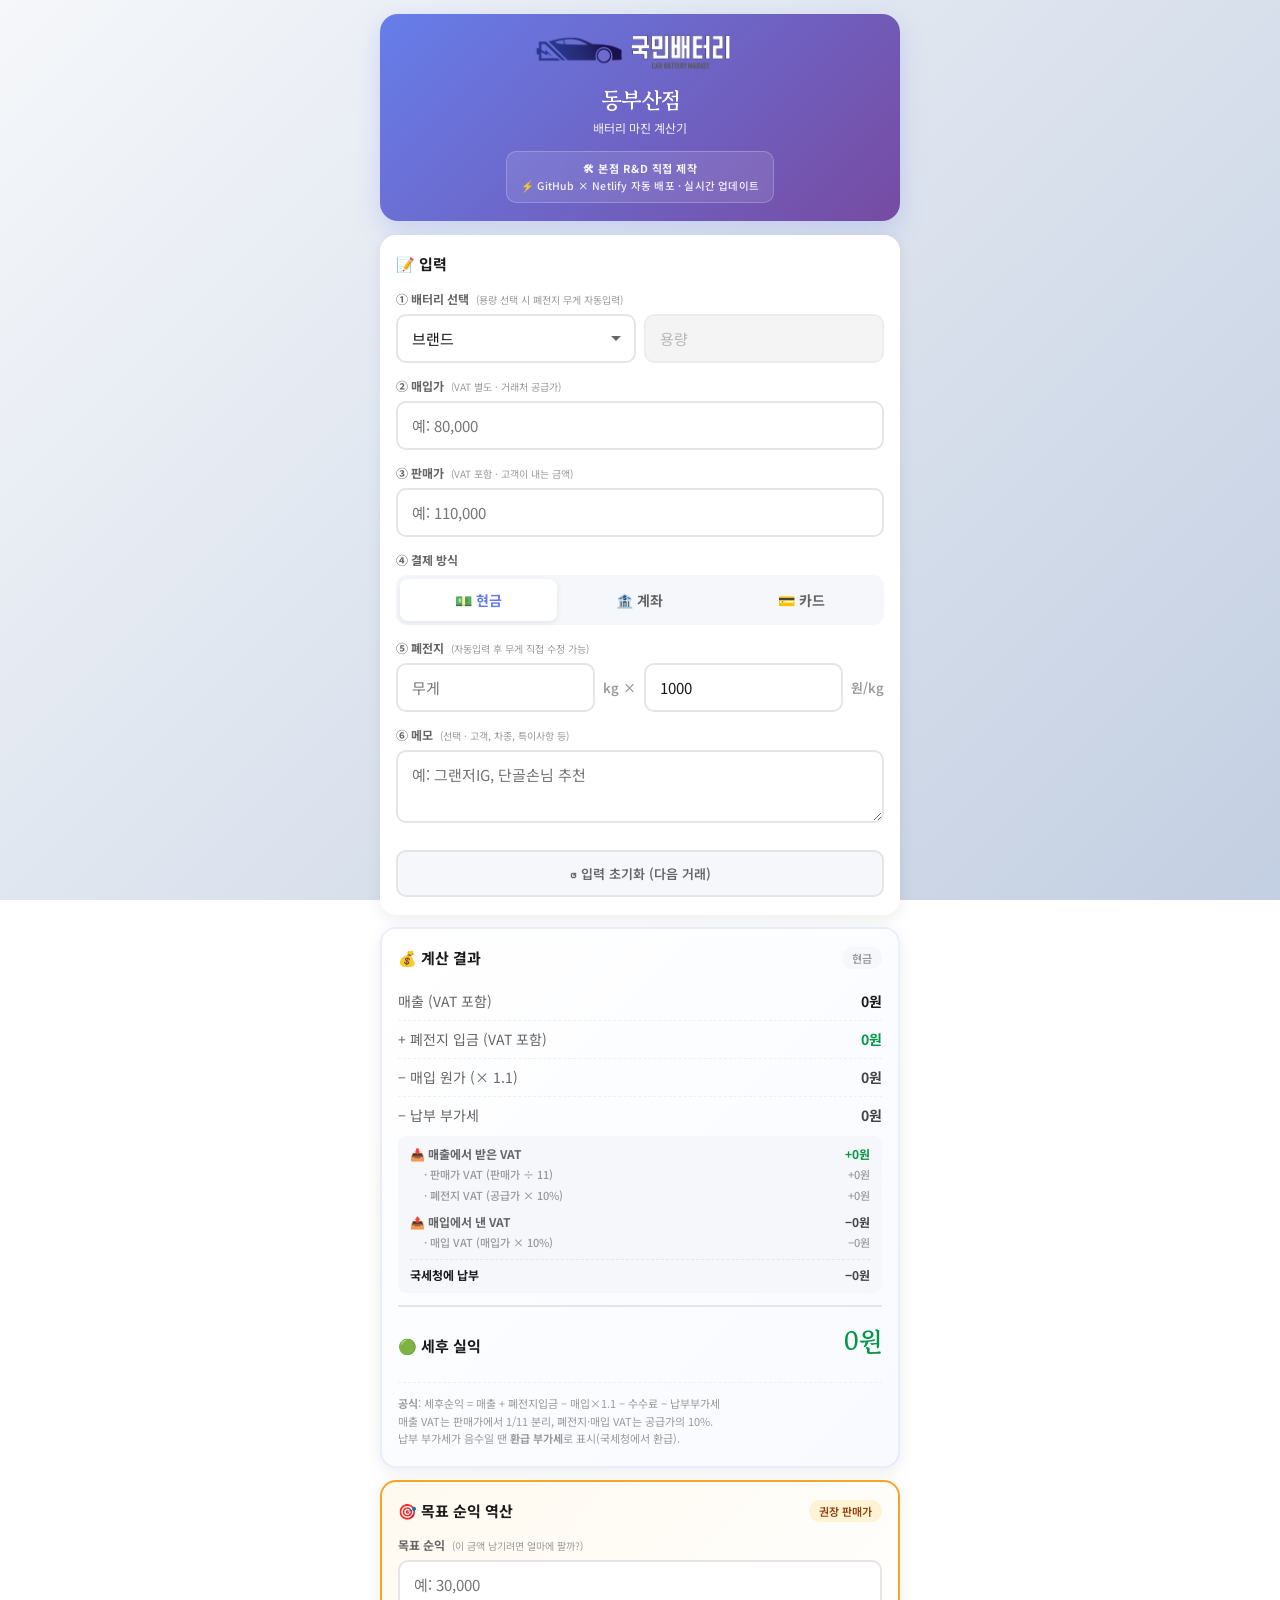
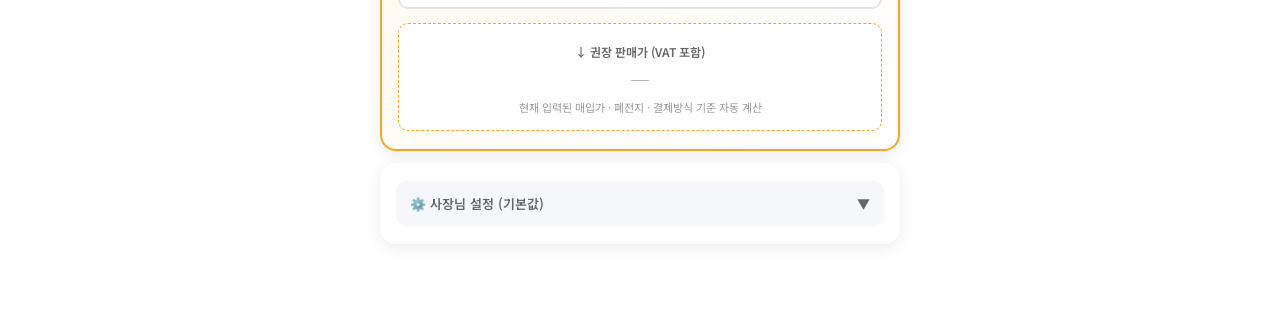
==== commit 20bca7c1: "chore: 푸터(버전 라벨) 제거" ====
--- a/gm-bt_dongbusan/index.html
+++ b/gm-bt_dongbusan/index.html
@@ -503,7 +503,6 @@
     </div>
   </section>
 
-  <div class="footer">국민배터리 동부산점 마진계산기 · v1.6 (SNS 미리보기 카드)</div>
 </div>
 
 <script>
